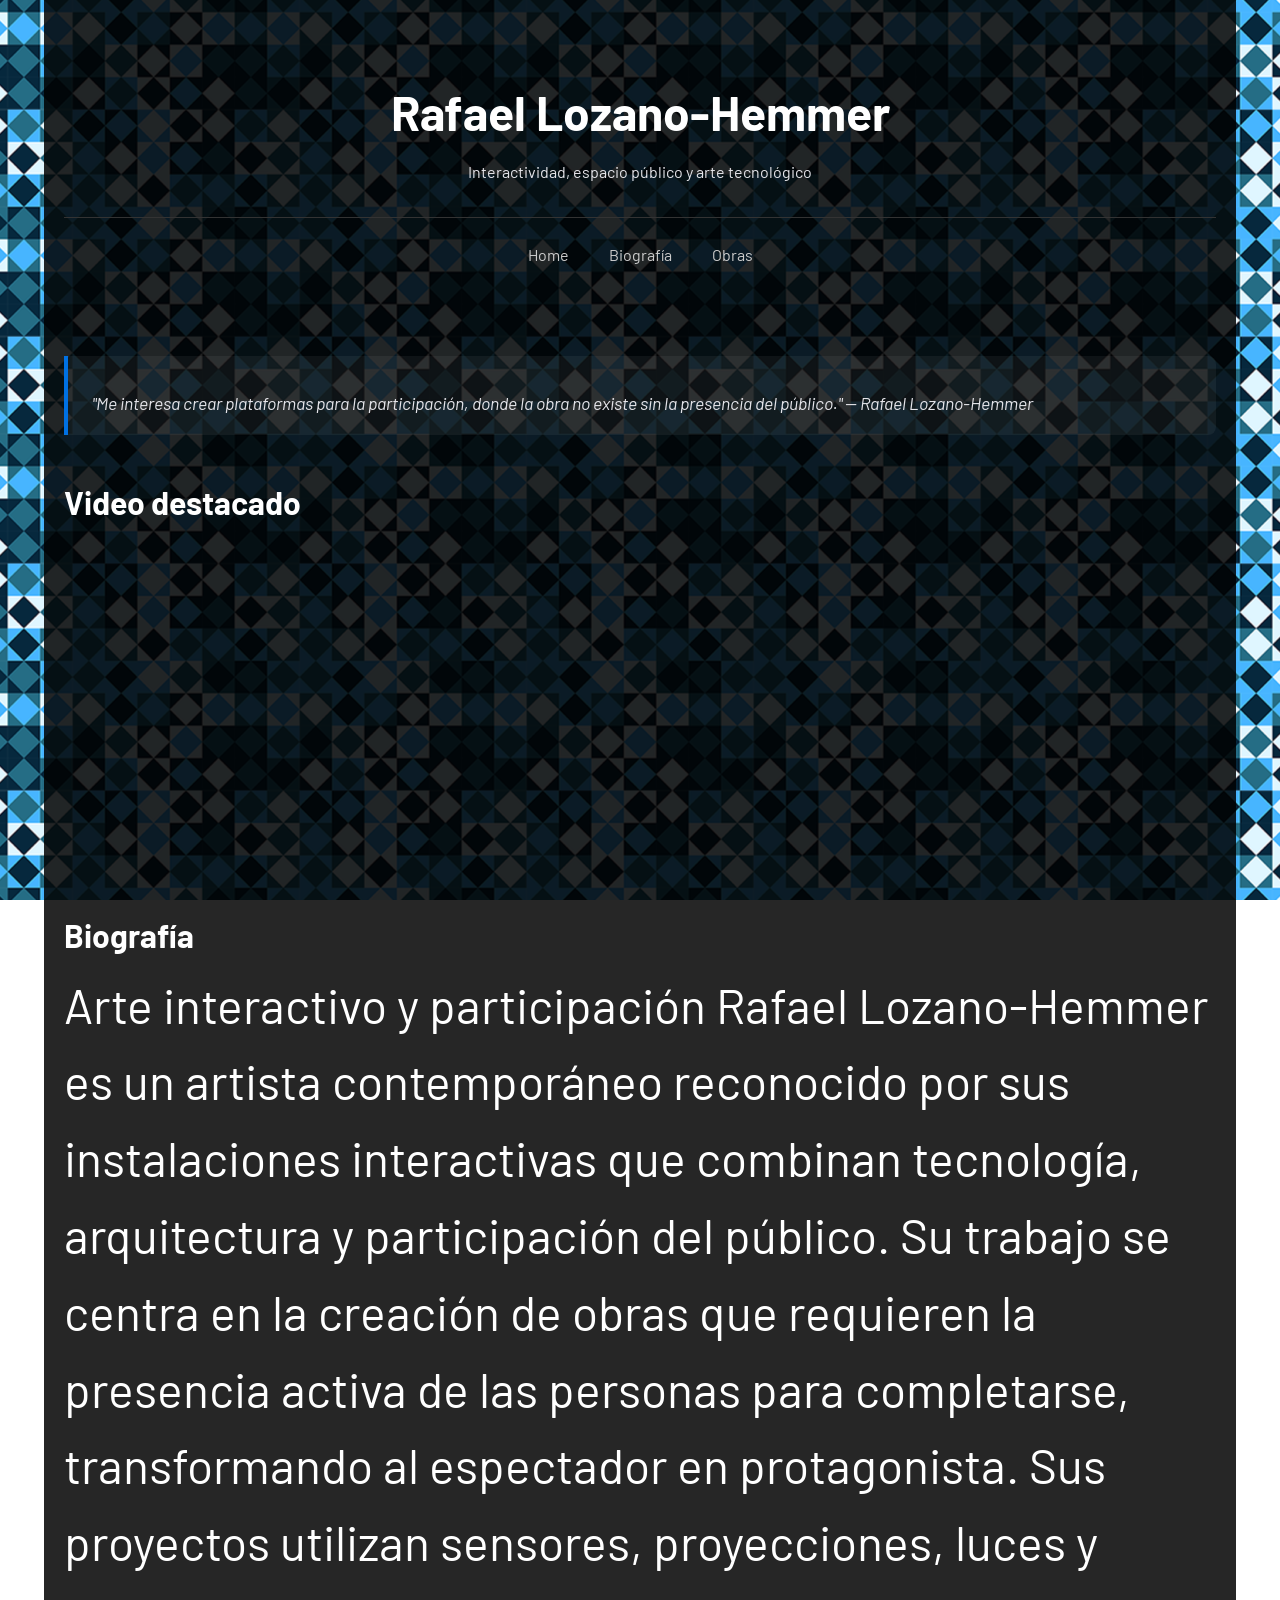
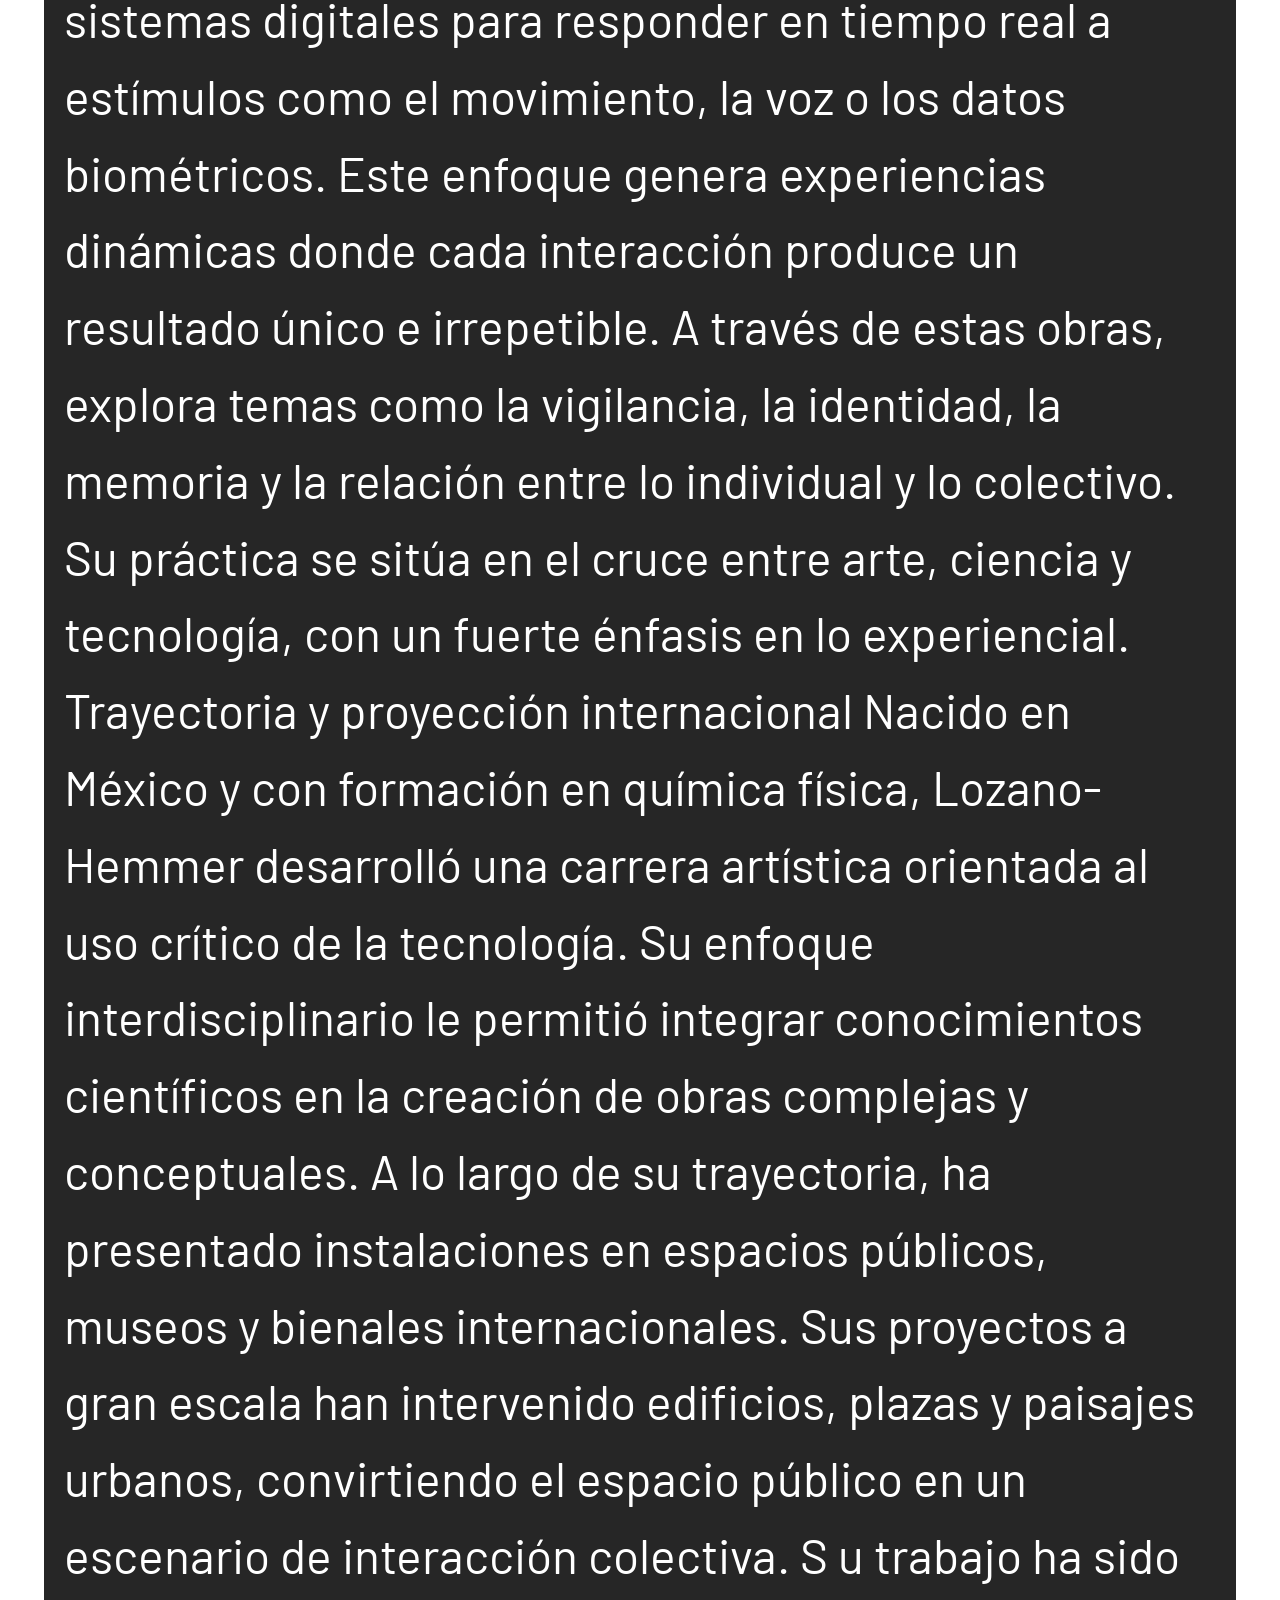
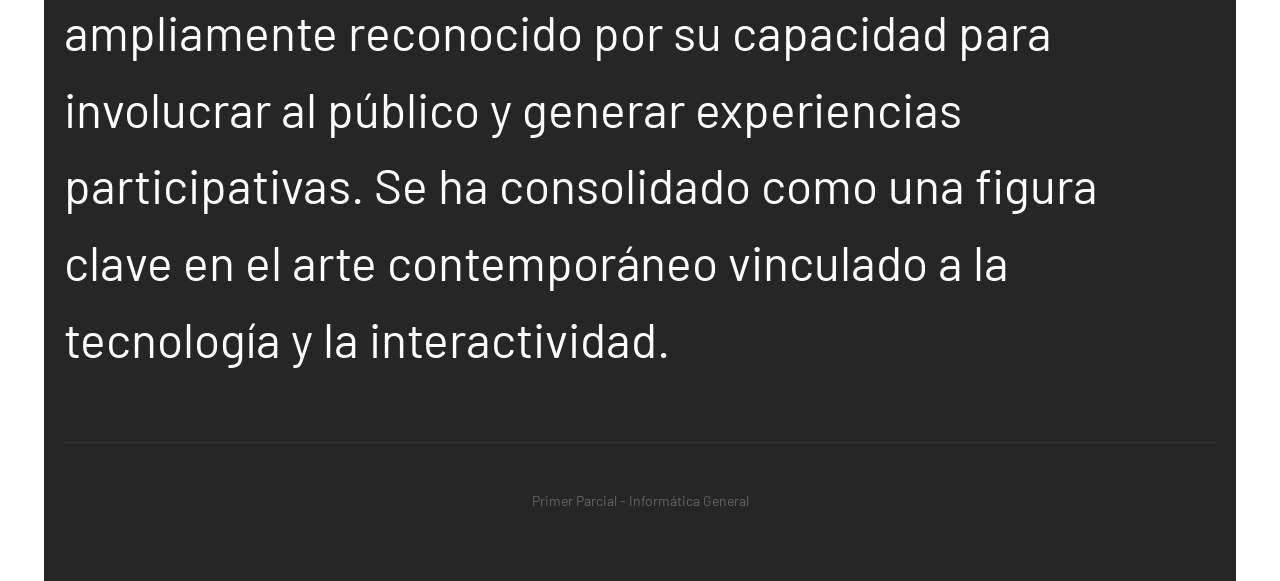
==== biografia.html @ cd369f62 "Primer Commit Construcción y linkeo de estilos y assets" ====
<!DOCTYPE html>
<html lang="es">
<head>
    <meta charset="UTF-8">
    <meta name="viewport" content="width=device-width, initial-scale=1.0">
    <title>Rafael Lozano-Hemmer - Portfolio</title>


    <link rel="preconnect" href="https://fonts.googleapis.com">
    <link rel="preconnect" href="https://fonts.gstatic.com" crossorigin>
    <link href="https://fonts.googleapis.com/css2?family=Barlow:wght@300;400;600;700&display=swap" rel="stylesheet">

    <link rel="stylesheet" href="css/styles.css">


</head>


<body>


    <div class="main-container">

        <header>
            <h1>Rafael Lozano-Hemmer</h1>
            <p>Interactividad, espacio público y arte tecnológico</p>
        </header>

        <nav class="nav-bar">
            <ul>
                <li><a href="index.html">Home</a></li>
                <li><a href="biografia.html">Biografía</a></li>
                <li><a href="obras.html">Obras</a></li>
            </ul>
        </nav>

        <main>

            <section class="intro">
                <article class="quote">
                    <p><em>"Me interesa crear plataformas para la participación, donde la obra no existe sin la presencia del público." — Rafael Lozano-Hemmer</em></p>
                </article>
            </section>

            <section class="video">
                <h2>Video destacado</h2>
                <iframe width="100%" height="315" src="https://www.youtube.com/embed/jTzojcaanDs?si=i90UUWXcgv1wDdWU" title="YouTube video player" frameborder="0" allow="accelerometer; autoplay; clipboard-write; encrypted-media; gyroscope; picture-in-picture; web-share" referrerpolicy="strict-origin-when-cross-origin" allowfullscreen></iframe>
            </section>

            <article>
                <h2>Biografía</h2>
                Arte interactivo y participación
                Rafael Lozano-Hemmer es un artista contemporáneo reconocido por sus instalaciones interactivas que combinan tecnología, arquitectura y participación del público. Su trabajo se centra en la creación de obras que requieren la presencia activa de las personas para completarse, transformando al espectador en protagonista.
                Sus proyectos utilizan sensores, proyecciones, luces y sistemas digitales para responder en tiempo real a estímulos como el movimiento, la voz o los datos biométricos. Este enfoque genera experiencias dinámicas donde cada interacción produce un resultado único e irrepetible.
                A través de estas obras, explora temas como la vigilancia, la identidad, la memoria y la relación entre lo individual y lo colectivo. Su práctica se sitúa en el cruce entre arte, ciencia y tecnología, con un fuerte énfasis en lo experiencial.
                Trayectoria y proyección internacional  
                Nacido en México y con formación en química física, Lozano-Hemmer desarrolló una carrera artística orientada al uso crítico de la tecnología. Su enfoque interdisciplinario le permitió integrar conocimientos científicos en la creación de obras complejas y conceptuales.
                A lo largo de su trayectoria, ha presentado instalaciones en espacios públicos, museos y bienales internacionales. Sus proyectos a gran escala han intervenido edificios, plazas y paisajes urbanos, convirtiendo el espacio público en un escenario de interacción colectiva.
S               u trabajo ha sido ampliamente reconocido por su capacidad para involucrar al público y generar experiencias participativas. Se ha consolidado como una figura clave en el arte contemporáneo vinculado a la tecnología y la interactividad.


            </article>

                        
            </article>

        </main>

        <footer>
            <p>Primer Parcial - Informática General</p>
        </footer>

    </div>

</body>
</html>
---- css/styles.css ----
/* === ESTILOS GLOBALES === */

body {
    font-family: "Barlow", sans-serif;
    font-size: 3rem;
    font-weight: 400;
    line-height: 1.6;
    color: #ffffff;
    margin: 0;
    background-image: url("../img/fondo.png");
    background-repeat:repeat;
    background-attachment: fixed;
    background-position: center;
}

.hero {
    width: 100%;    
    height: 100vh;
    aspect-ratio: 16 / 9;
    overflow: hidden;
    position: relative;
    object-fit: cover;
    display: flex;
    margin: 0;
    padding: 0;
    justify-content: center;
    
}

/* === CONTENEDOR PRINCIPAL === */
.main-container {
    max-width: 1600px;
    width: 90%;
    margin: 0 auto;
    padding: 1.25rem;
    background-color: rgba(0, 0, 0, 0.85);
}

/* === TIPOGRAFÍA === */
h1, h2, h3 {
    font-family: "Barlow", sans-serif;
    font-weight: 700;
    color: #ffffff;
    line-height: 1.2;
}

h1 {
    font-size: 3rem;
    margin-bottom: 1rem;
}

h2 {
    font-size: 2rem;
    margin-bottom: 0.75rem;
}

h3 {
    font-size: 1.5rem;
    margin-bottom: 0.5rem;
}

p {
    font-family: "Barlow", sans-serif;
    font-weight: 400;
    font-size: 1rem;
    color: #e5e5ea;
    line-height: 1.7;
    margin-bottom: 1rem;
}

/* === HEADER === */
header {
    padding: 2rem 0 1rem 0;
    text-align: center;
    border-bottom: 1px solid #333333;
}

/* === NAVEGACIÓN HORIZONTAL === */
nav ul {
    list-style: none;
    padding: 0;
    margin: 1rem 0;
    display: flex;
    justify-content: center;
    gap: 0.5rem;
}

nav ul li {
    margin: 0;
    padding: 0;
}

/* link */
nav ul li a:link {
    display: inline-block;
    padding: 0.5rem 1rem;
    border-radius: 0.5rem;
    font-size: 1rem;
    font-weight: 400;
    color: #cccccc;
    text-decoration: none;
    transition: color 0.3s ease, background-color 0.3s ease;
}

/* visited */
nav ul li a:visited {
    color: #999999;
}

/* hover */
nav ul li a:hover {
    color: #ffffff;
    background-color: #333333;
}

/* active */
nav ul li a:active {
    color: #ffffff;
    background-color: #555555;
}

/* === MAIN === */
main {
    padding: 2rem 0;
}

/* === SECCIONES === */
section {
    margin-bottom: 3rem;
}

article {
    margin-bottom: 2rem;
}

/* === CITA === */
.quote {
    border-left: 4px solid #0071e3;
    padding: 1rem 1.5rem;
    margin: 2rem 0;
    background-color: rgba(255, 255, 255, 0.05);
    border-radius: 0 0.5rem 0.5rem 0;
}

.quote p {
    font-style: italic;
    font-size: 1.1rem;
    color: #e5e5ea;
    margin-bottom: 0;
}

/* === IMÁGENES === */
img {
    max-width: 100%;
    height: auto;
    border-radius: 0.5rem;
    margin: 1rem 0;
}

/* === GALERÍA === */
.galeria-grid {
    display: grid;
    grid-template-columns: repeat(auto-fit, minmax(min(100%, 300px), 1fr));
    gap: 2px;
    margin-top: 2rem;
}


/* === VIDEO === */
.video-container {
    width: 100%;
    height: 0;
    padding-bottom: 56.25%;
    position: relative;
    margin: 2rem 0;
    border-radius: 0.5rem;
    overflow: hidden;
}

.video-container iframe {
    width: 100%;
    height: 100%;
    position: absolute;
    top: 0;
    left: 0;
    border: none;
}

/* === LISTAS === */
ul {
    list-style: square;
    padding-left: 1.5rem;
    margin-bottom: 1rem;
}

ul li {
    padding: 0.4rem 0;
    font-size: 1rem;
    color: #e5e5ea;
}

/* === FOOTER === */

footer {
    border-top: 1px solid #333333;
    padding: 2rem 0;
    text-align: center;
}

footer p {
    font-size: 0.875rem;
    color: #636366;
}

/* === ELEMENTOS DESTACADOS === */
strong {
    font-weight: 600;
    color: #ffffff;
}

em {
    font-style: italic;
}
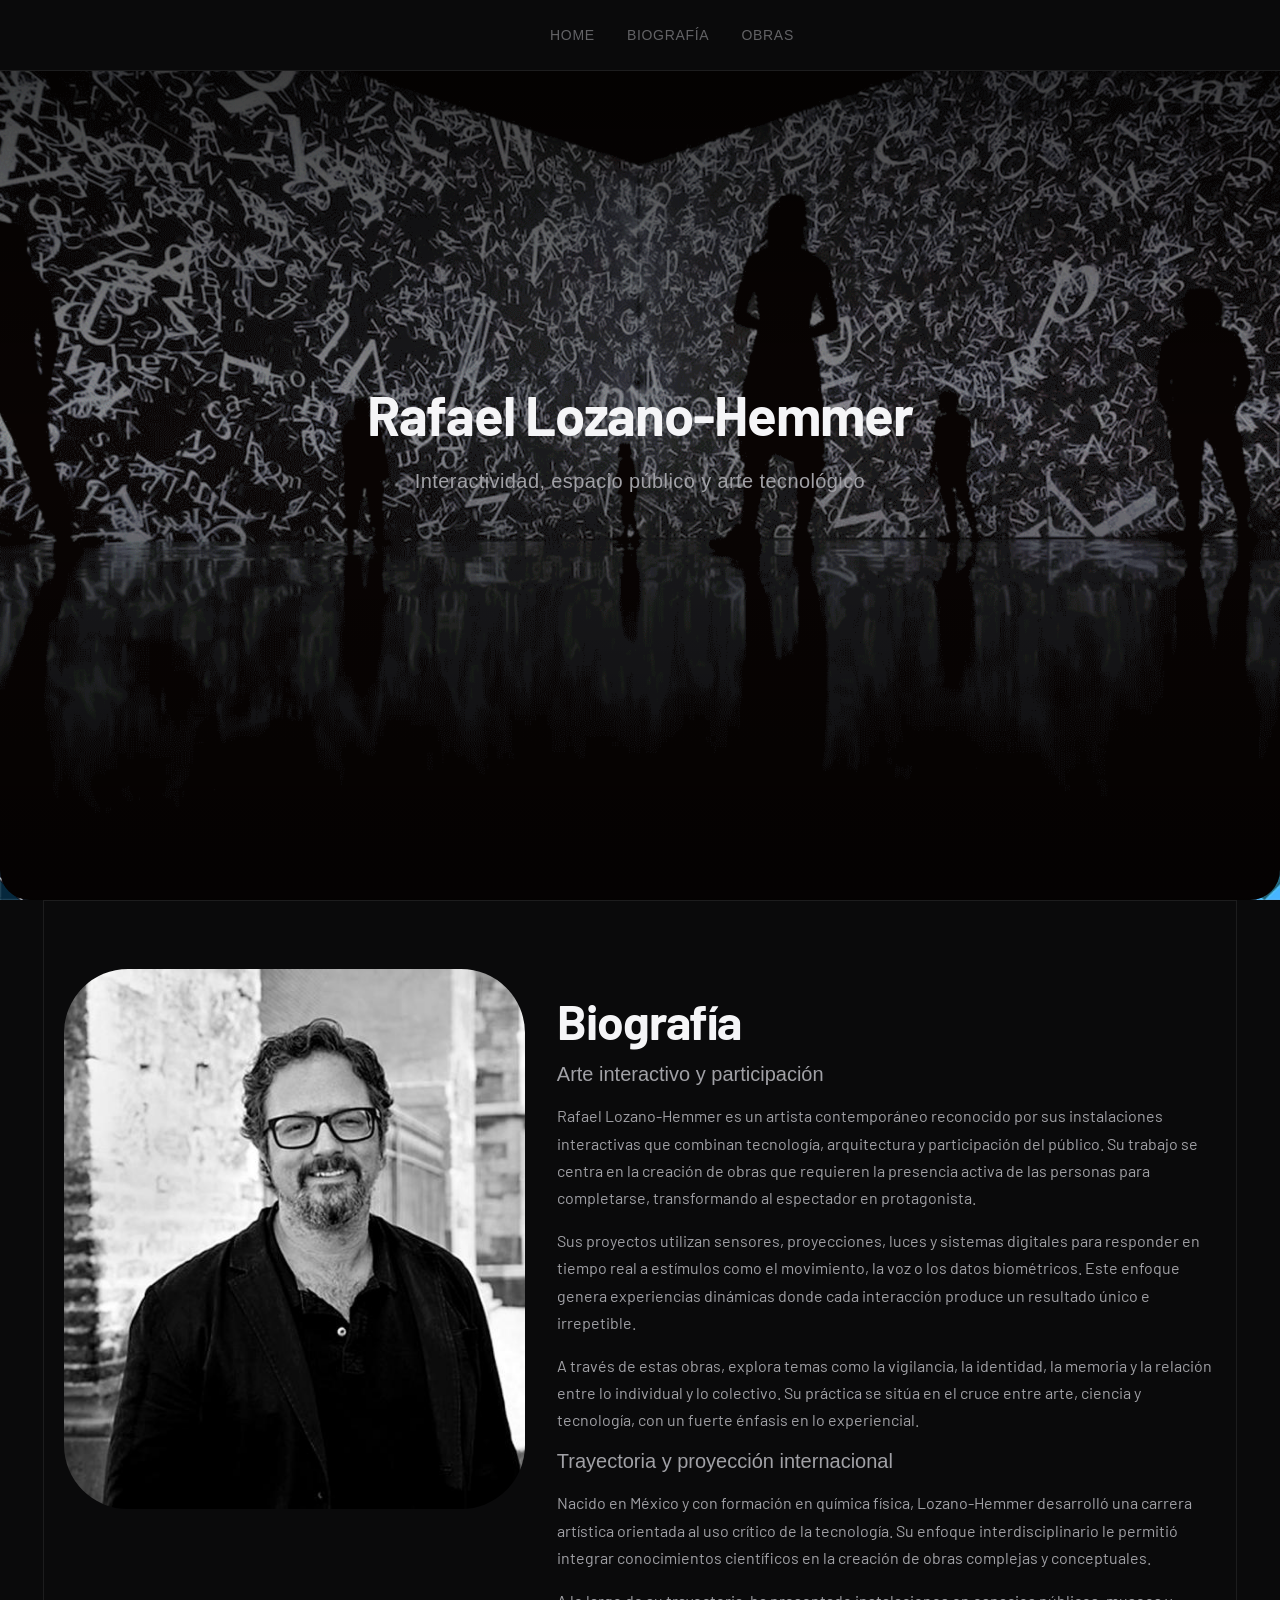
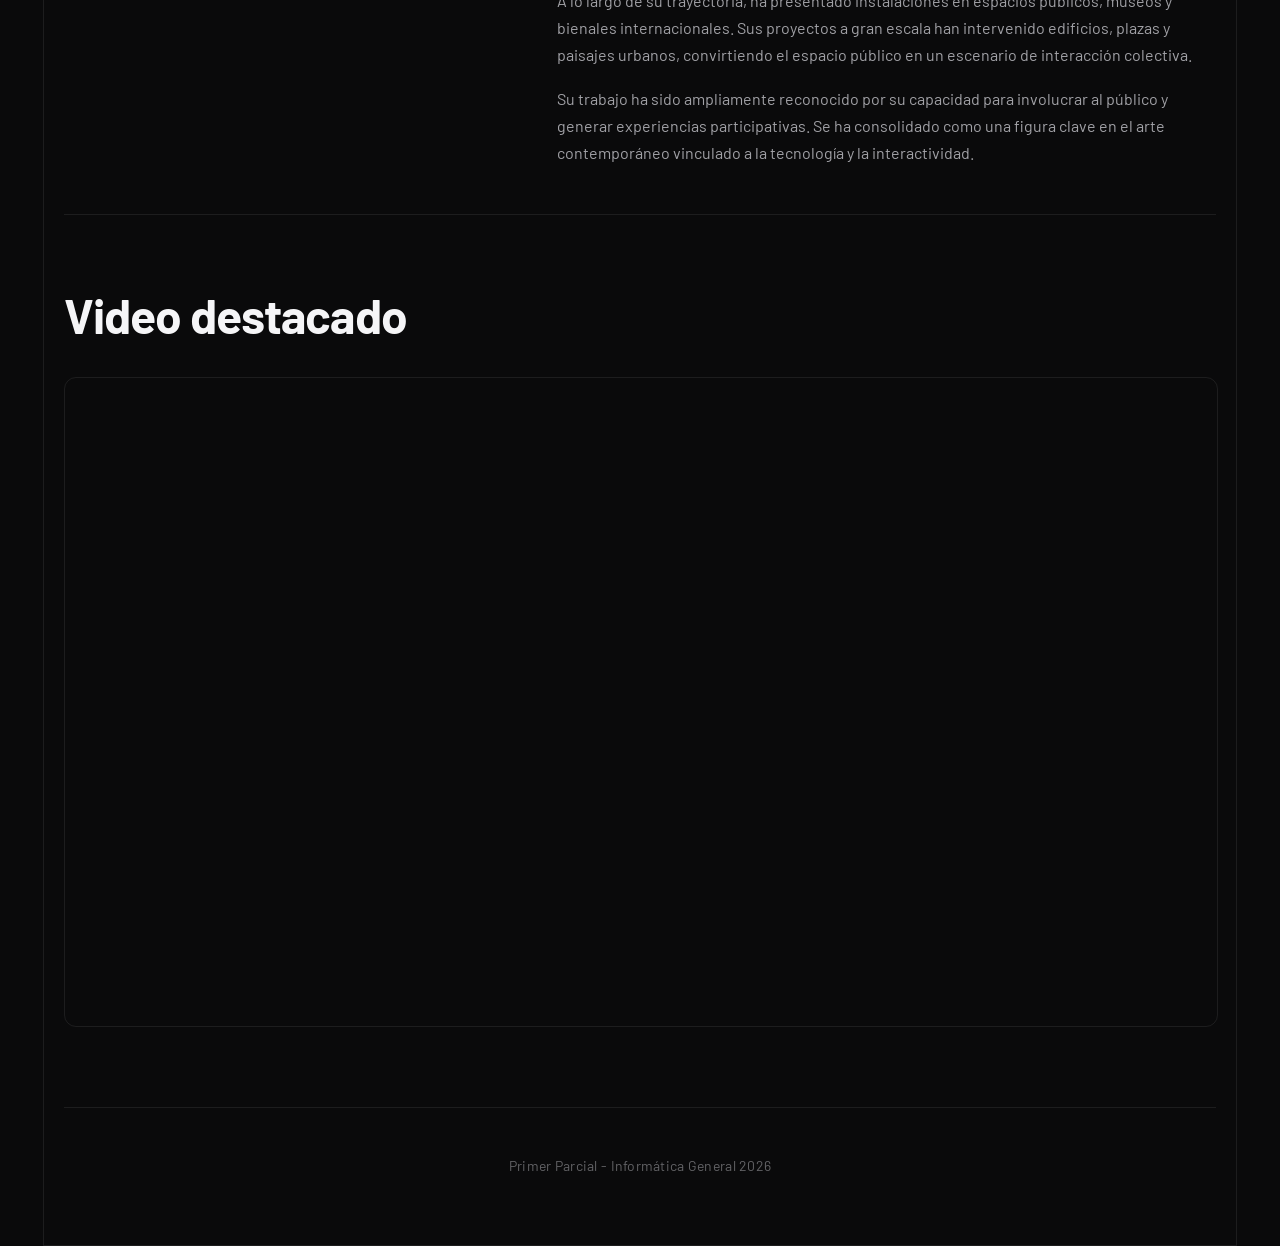
==== commit 61982ee9: "Commit Intermedio 2 Aqui corrijo imagenes y espaciados" ====
--- a/biografia.html
+++ b/biografia.html
@@ -18,60 +18,75 @@
 
 
 <body>
-
+   <header>
+    <div class="hero">
+        <img class="hero-image" src="img/mat.gif" alt="...">
+        <div class="hero-content">
+            <h1 class="hero-text">Rafael Lozano-Hemmer</h1>
+            <p class="hero-description">Interactividad, espacio público y arte tecnológico</p>
+        </div>
+    </div>
+    <nav>
+        <ul>
+            <li><a href="index.html">Home</a></li>
+            <li><a href="biografia.html">Biografía</a></li>
+            <li><a href="obras.html">Obras</a></li>
+        </ul>
+    </nav>
+</header>
 
     <div class="main-container">
 
-        <header>
-            <h1>Rafael Lozano-Hemmer</h1>
-            <p>Interactividad, espacio público y arte tecnológico</p>
-        </header>
+    <main>
+        <section>
+    <article>
+        <div id="bio">
+        <img src="img/ARTS017504.jpg" alt="Retrato de Rafael Lozano-Hemmer">
+        </div>
 
-        <nav class="nav-bar">
-            <ul>
-                <li><a href="index.html">Home</a></li>
-                <li><a href="biografia.html">Biografía</a></li>
-                <li><a href="obras.html">Obras</a></li>
-            </ul>
-        </nav>
+    <div id="bio_text">
 
-        <main>
+        <h2>Biografía</h2>
+        <h3>Arte interactivo y participación</h3>
 
-            <section class="intro">
-                <article class="quote">
-                    <p><em>"Me interesa crear plataformas para la participación, donde la obra no existe sin la presencia del público." — Rafael Lozano-Hemmer</em></p>
-                </article>
-            </section>
+        <p>Rafael Lozano-Hemmer es un artista contemporáneo reconocido por sus instalaciones interactivas que combinan tecnología, arquitectura y participación del público. Su trabajo se centra en la creación de obras que requieren la presencia activa de las personas para completarse, transformando al espectador en protagonista.</p>
 
-            <section class="video">
-                <h2>Video destacado</h2>
-                <iframe width="100%" height="315" src="https://www.youtube.com/embed/jTzojcaanDs?si=i90UUWXcgv1wDdWU" title="YouTube video player" frameborder="0" allow="accelerometer; autoplay; clipboard-write; encrypted-media; gyroscope; picture-in-picture; web-share" referrerpolicy="strict-origin-when-cross-origin" allowfullscreen></iframe>
-            </section>
+        <p>Sus proyectos utilizan sensores, proyecciones, luces y sistemas digitales para responder en tiempo real a estímulos como el movimiento, la voz o los datos biométricos. Este enfoque genera experiencias dinámicas donde cada interacción produce un resultado único e irrepetible.</p>
 
-            <article>
-                <h2>Biografía</h2>
-                Arte interactivo y participación
-                Rafael Lozano-Hemmer es un artista contemporáneo reconocido por sus instalaciones interactivas que combinan tecnología, arquitectura y participación del público. Su trabajo se centra en la creación de obras que requieren la presencia activa de las personas para completarse, transformando al espectador en protagonista.
-                Sus proyectos utilizan sensores, proyecciones, luces y sistemas digitales para responder en tiempo real a estímulos como el movimiento, la voz o los datos biométricos. Este enfoque genera experiencias dinámicas donde cada interacción produce un resultado único e irrepetible.
-                A través de estas obras, explora temas como la vigilancia, la identidad, la memoria y la relación entre lo individual y lo colectivo. Su práctica se sitúa en el cruce entre arte, ciencia y tecnología, con un fuerte énfasis en lo experiencial.
-                Trayectoria y proyección internacional  
-                Nacido en México y con formación en química física, Lozano-Hemmer desarrolló una carrera artística orientada al uso crítico de la tecnología. Su enfoque interdisciplinario le permitió integrar conocimientos científicos en la creación de obras complejas y conceptuales.
-                A lo largo de su trayectoria, ha presentado instalaciones en espacios públicos, museos y bienales internacionales. Sus proyectos a gran escala han intervenido edificios, plazas y paisajes urbanos, convirtiendo el espacio público en un escenario de interacción colectiva.
-S               u trabajo ha sido ampliamente reconocido por su capacidad para involucrar al público y generar experiencias participativas. Se ha consolidado como una figura clave en el arte contemporáneo vinculado a la tecnología y la interactividad.
+        <p>A través de estas obras, explora temas como la vigilancia, la identidad, la memoria y la relación entre lo individual y lo colectivo. Su práctica se sitúa en el cruce entre arte, ciencia y tecnología, con un fuerte énfasis en lo experiencial.</p>
 
+        <h3>Trayectoria y proyección internacional</h3>
 
-            </article>
+        <p>Nacido en México y con formación en química física, Lozano-Hemmer desarrolló una carrera artística orientada al uso crítico de la tecnología. Su enfoque interdisciplinario le permitió integrar conocimientos científicos en la creación de obras complejas y conceptuales.</p>
 
-                        
-            </article>
+        <p>A lo largo de su trayectoria, ha presentado instalaciones en espacios públicos, museos y bienales internacionales. Sus proyectos a gran escala han intervenido edificios, plazas y paisajes urbanos, convirtiendo el espacio público en un escenario de interacción colectiva.</p>
 
-        </main>
-
-        <footer>
-            <p>Primer Parcial - Informática General</p>
-        </footer>
+        <p>Su trabajo ha sido ampliamente reconocido por su capacidad para involucrar al público y generar experiencias participativas. Se ha consolidado como una figura clave en el arte contemporáneo vinculado a la tecnología y la interactividad.</p>
 
     </div>
 
+    
+
+</article>
+
+<section 
+    class="video">
+        <h2>Video destacado</h2>
+                <div class="video-container">
+                    <iframe src="https://www.youtube.com/embed/jTzojcaanDs?si=i90UUWXcgv1wDdWU" title="YouTube video player" allow="accelerometer; autoplay; clipboard-write; encrypted-media; gyroscope; picture-in-picture; web-share" referrerpolicy="strict-origin-when-cross-origin" allowfullscreen></iframe>
+               
+                </div>
+    </section>
+</section>
+
+ </main>
+
+<!-- Footer -->
+<footer>
+    <p>Primer Parcial - Informática General 2026</p>
+</footer>
+
+
+
 </body>
 </html>
--- a/css/styles.css
+++ b/css/styles.css
@@ -1,33 +1,246 @@
-
-
-/* === ESTILOS GLOBALES === */
-
+/* === VARIABLES === */
+:root {
+    --color-bg: #0a0a0b;
+    --color-surface: rgba(0, 0, 0, 0.85);
+    --color-border: rgba(255, 255, 255, 0.08);
+    --color-text-primary: #f5f5f7;
+    --color-text-secondary: #a1a1a6;
+    --color-text-muted: #636366;
+    --color-accent: #2200ff;
+    --color-accent-glow: rgba(0, 113, 227, 0.15);
+    --font-principal: "Barlow", sans-serif;
+
+  
+}
+
+
+
+
+/* === BODY === */
 body {
-    font-family: "Barlow", sans-serif;
-    font-size: 3rem;
+    font-family: var(--font-principal);
+    font-size: 1rem;
     font-weight: 400;
     line-height: 1.6;
+    color: var(--color-text-primary);
+    margin: 0;
+    overflow-x: hidden;
+    background-color: var(--color-bg);
+    background-image: url("../img/fondo.png");
+    background-repeat: repeat;
+    background-size: 18.75rem;
+    background-attachment: fixed;
+    -webkit-font-smoothing: antialiased;
+}
+
+article {
+    display: flex;
+    gap: 2rem;
+    align-items: flex-start;
+    margin-bottom: 3rem;
+}
+
+#bio {
+    flex: 0 0 40%;
+}
+
+#bio img {
+    width: 100%;
+    height: 60vh;
+    border-radius: 4rem;
+    object-fit: cover;
+    object-position: left center; /* esto es lo que movés */
+
+}
+
+
+#bio_text {
+    flex: 1;
+}
+
+#bio_text h3 {
+    font-size: 1.25rem;
+    color: var(--color-text-secondary);
+    font-weight: 500;
+    margin: auto;
+    padding: auto;
+}
+
+
+
+#bio_text h3:first-of-type {
+    margin-top: 0.5rem;
+}
+
+.intro h3 { 
+    text-align: center;
+    font-size: 4rem;
+    font-weight: 900;
+    padding: 2rem;
+    margin: 3rem;
     color: #ffffff;
-    margin: 0;
-    background-image: url("../img/fondo.png");
-    background-repeat:repeat;
-    background-attachment: fixed;
-    background-position: center;
-}
-
-.hero {
-    width: 100%;    
-    height: 100vh;
-    aspect-ratio: 16 / 9;
+}
+
+.intro p {
+text-align: center;
+    font-size: 1.5rem;
+    font-weight: 200;
+    padding: 2rem;
+    margin: 3rem;
+    color: #ffffff8c;
+
+}
+
+
+
+/* === SELECCIÓN DE TEXTO === */
+::selection {
+    background: var(--color-accent);
+    color: #ffffff;
+}
+
+/* === HEADER === */
+header {
+    position: relative;
+    width: 100%;
     overflow: hidden;
-    position: relative;
-    object-fit: cover;
+}
+
+/* === NAVEGACIÓN === */
+nav {
     display: flex;
+    justify-content: center;
+    align-items: center;
+    width: 100%;
+    padding: 1rem 2rem;
+    position: fixed ;
+    top: 0;
+    z-index: 100;
+    background: rgb(10, 10, 11);
+    border-bottom: 1px solid var(--color-border);
+}
+
+nav ul {
+    list-style: none;
+    display: flex;
+    align-items: center;
+    gap: 2rem;
     margin: 0;
     padding: 0;
+}
+
+nav ul li {
+    margin: 0;
+    padding: 0;
+}
+
+/* link */
+nav ul li a:link {
+    display: inline-block;
+    padding: 0.5rem 0;
+    font-size: 0.875rem;
+    font-weight: 500;
+    color: var(--color-text-muted);
+    text-decoration: none;
+    letter-spacing: 0.05em;
+    text-transform: uppercase;
+    position: relative;
+    transition: color var(--transition-fast);
+}
+
+/* línea animada debajo del link */
+nav ul li a::after {
+    content: '';
+    position: absolute;
+    bottom: 0;
+    left: 0;
+    width: 0;
+    height: 1px;
+    background: var(--color-accent);
+    transition: width var(--transition-smooth);
+}
+
+/* visited */
+nav ul li a:visited {
+    color: var(--color-text-muted);
+}
+
+/* hover */
+nav ul li a:hover {
+    color: var(--color-text-primary);
+}
+
+nav ul li a:hover::after {
+    width: 100%;
+}
+
+/* active */
+nav ul li a:active {
+    color: var(--color-accent);
+}
+
+
+/* === HERO === */
+.hero {
+    position: relative;
+    width: 100%;
+    height: 100vh;
+    display: flex;
+    align-items: center;
     justify-content: center;
-    
-}
+    border-bottom-left-radius: 30px;
+    border-bottom-right-radius: 30px;
+    overflow: hidden;
+}
+
+.hero-image {
+    width: 100%;
+    height: 100%;
+    object-fit: cover;
+    position: absolute;
+    top: 0;
+    left: 0;
+    z-index: 0;
+    filter: brightness(0.6);
+}
+
+.hero::before {
+    content: "";
+    position: absolute;
+    top: 0;
+    left: 0;
+    width: 100%;
+    height: 100%;
+    background: linear-gradient(to bottom, rgba(0, 0, 0, 0.7), transparent 50%, rgba(0, 0, 0, 0.5));
+    z-index: 1;
+    pointer-events: none;
+}
+
+.hero-content {
+    position: relative;
+    z-index: 2;
+    text-align: center;
+    padding: 1rem;
+}
+
+.hero-text {
+    font-size: 3.4rem;
+    font-weight: 700;
+    padding: 0;
+    margin: 0 0 1rem 0;
+    color: var(--color-text-primary);
+    letter-spacing: -0.02em;
+    line-height: 1.05;
+}
+
+.hero-description {
+    font-size: 1.25rem;
+    font-weight: 300;
+    color: var(--color-text-secondary);
+    letter-spacing: 0.02em;
+}
+
+
 
 /* === CONTENEDOR PRINCIPAL === */
 .main-container {
@@ -35,90 +248,43 @@
     width: 90%;
     margin: 0 auto;
     padding: 1.25rem;
-    background-color: rgba(0, 0, 0, 0.85);
+    background: rgb(10, 10, 11);
+    border: 1px solid var(--color-border);
 }
 
 /* === TIPOGRAFÍA === */
 h1, h2, h3 {
-    font-family: "Barlow", sans-serif;
+    font-family: var(--font-principal);
     font-weight: 700;
-    color: #ffffff;
+    color: var(--color-text-primary);
     line-height: 1.2;
 }
 
 h1 {
     font-size: 3rem;
-    margin-bottom: 1rem;
+    margin-bottom: 2rem;
 }
 
 h2 {
-    font-size: 2rem;
+    font-size: 3rem;
     margin-bottom: 0.75rem;
+    letter-spacing: -0.02em;
 }
 
 h3 {
     font-size: 1.5rem;
     margin-bottom: 0.5rem;
+    font-weight: 400;
+    position: relative;
 }
 
 p {
-    font-family: "Barlow", sans-serif;
+    font-family: var(--font-principal);
     font-weight: 400;
     font-size: 1rem;
-    color: #e5e5ea;
+    color: var(--color-text-secondary);
     line-height: 1.7;
     margin-bottom: 1rem;
-}
-
-/* === HEADER === */
-header {
-    padding: 2rem 0 1rem 0;
-    text-align: center;
-    border-bottom: 1px solid #333333;
-}
-
-/* === NAVEGACIÓN HORIZONTAL === */
-nav ul {
-    list-style: none;
-    padding: 0;
-    margin: 1rem 0;
-    display: flex;
-    justify-content: center;
-    gap: 0.5rem;
-}
-
-nav ul li {
-    margin: 0;
-    padding: 0;
-}
-
-/* link */
-nav ul li a:link {
-    display: inline-block;
-    padding: 0.5rem 1rem;
-    border-radius: 0.5rem;
-    font-size: 1rem;
-    font-weight: 400;
-    color: #cccccc;
-    text-decoration: none;
-    transition: color 0.3s ease, background-color 0.3s ease;
-}
-
-/* visited */
-nav ul li a:visited {
-    color: #999999;
-}
-
-/* hover */
-nav ul li a:hover {
-    color: #ffffff;
-    background-color: #333333;
-}
-
-/* active */
-nav ul li a:active {
-    color: #ffffff;
-    background-color: #555555;
 }
 
 /* === MAIN === */
@@ -129,27 +295,19 @@
 /* === SECCIONES === */
 section {
     margin-bottom: 3rem;
+    padding-top: 2rem;
+    border-top: 1px solid var(--color-border);
+}
+
+section:first-child {
+    border-top: none;
+    padding-top: 0;
 }
 
 article {
     margin-bottom: 2rem;
 }
 
-/* === CITA === */
-.quote {
-    border-left: 4px solid #0071e3;
-    padding: 1rem 1.5rem;
-    margin: 2rem 0;
-    background-color: rgba(255, 255, 255, 0.05);
-    border-radius: 0 0.5rem 0.5rem 0;
-}
-
-.quote p {
-    font-style: italic;
-    font-size: 1.1rem;
-    color: #e5e5ea;
-    margin-bottom: 0;
-}
 
 /* === IMÁGENES === */
 img {
@@ -159,12 +317,87 @@
     margin: 1rem 0;
 }
 
-/* === GALERÍA === */
-.galeria-grid {
-    display: grid;
-    grid-template-columns: repeat(auto-fit, minmax(min(100%, 300px), 1fr));
-    gap: 2px;
+
+/* === GALERÍA SCROLL HORIZONTAL === */
+.galeria-scroll {
+    
+    display: flex;
+    gap: 1rem;
+    overflow-x: auto;
+    scroll-snap-type: x mandatory;
+    scroll-bar:none;
+    scroll-behavior: smooth;
+    padding: 1rem 0;
+    -webkit-overflow-scrolling: touch;
+
+}
+
+.galeria-scroll::-webkit-scrollbar {
+    display: none;
+
+}
+
+/* Ocultar scrollbar pero mantener funcionalidad */
+.galeria-scroll::-webkit-scrollbar {
+    height: 4px;
+}
+
+.galeria-scroll::-webkit-scrollbar-track {
+    background: transparent;
+}
+
+.galeria-scroll::-webkit-scrollbar-thumb {
+    background: var(--color-text-muted);
+    border-radius: 2px;
+}
+
+.galeria-scroll img {
+    flex: 0 0 80%;
+    height: 40rem;
+    object-fit: cover;
+    border-radius: 0.75rem;
+    scroll-snap-align: center;
+    margin: 0;
+    filter: brightness(0.85);
+    transition: filter var(--transition-smooth), transform var(--transition-smooth);
+}
+
+.galeria-scroll img:hover {
+    filter: brightness(1);
+    transform: scale(1.02);
+}
+
+/* === BOTÓN VER MÁS === */
+.btn-ver-mas {
+    display: inline-block;
     margin-top: 2rem;
+    padding: 0.75rem 2rem;
+    font-family: var(--font-principal);
+    font-size: 0.875rem;
+    font-weight: 500;
+    letter-spacing: 0.05em;
+    text-transform: uppercase;
+    text-decoration: none;
+    color: var(--color-text-primary);
+    border: 1px solid var(--color-border);
+    border-radius: 2rem;
+    background: transparent;
+    transition: 
+        background var(--transition-fast),
+        color var(--transition-fast),
+        border-color var(--transition-fast),
+        transform var(--transition-fast);
+}
+
+.btn-ver-mas:hover {
+    background: var(--color-text-primary);
+    color: var(--color-bg);
+    border-color: var(--color-text-primary);
+    transform: translateY(-2px);
+}
+
+.btn-ver-mas:active {
+    transform: translateY(0);
 }
 
 
@@ -175,8 +408,9 @@
     padding-bottom: 56.25%;
     position: relative;
     margin: 2rem 0;
-    border-radius: 0.5rem;
+    border-radius: 0.75rem;
     overflow: hidden;
+    border: 1px solid var(--color-border);
 }
 
 .video-container iframe {
@@ -188,38 +422,57 @@
     border: none;
 }
 
-/* === LISTAS === */
-ul {
-    list-style: square;
+/* === LISTAS (solo en contenido) === */
+main ul {
+    list-style: none;
     padding-left: 1.5rem;
     margin-bottom: 1rem;
 }
 
-ul li {
-    padding: 0.4rem 0;
+main ul li {
+    padding: 0.5rem 0;
     font-size: 1rem;
-    color: #e5e5ea;
+    color: var(--color-text-secondary);
+    position: relative;
+    padding-left: 1.5rem;
+}
+
+main ul li::before {
+    content: '';
+    position: absolute;
+    left: 0;
+    top: 50%;
+    transform: translateY(-50%);
+    width: 0.5rem;
+    height: 1px;
+    background: var(--color-accent);
 }
 
 /* === FOOTER === */
-
 footer {
-    border-top: 1px solid #333333;
+    border-top: 1px solid var(--color-border);
     padding: 2rem 0;
     text-align: center;
 }
 
 footer p {
     font-size: 0.875rem;
-    color: #636366;
+    color: var(--color-text-muted);
+    letter-spacing: 0.02em;
 }
 
 /* === ELEMENTOS DESTACADOS === */
 strong {
     font-weight: 600;
-    color: #ffffff;
+    color: var(--color-text-primary);
 }
 
 em {
     font-style: italic;
 }
+
+:focus-visible {
+    outline: 2px solid var(--color-accent);
+    outline-offset: 0.25rem;
+    border-radius: 0.25rem;
+}
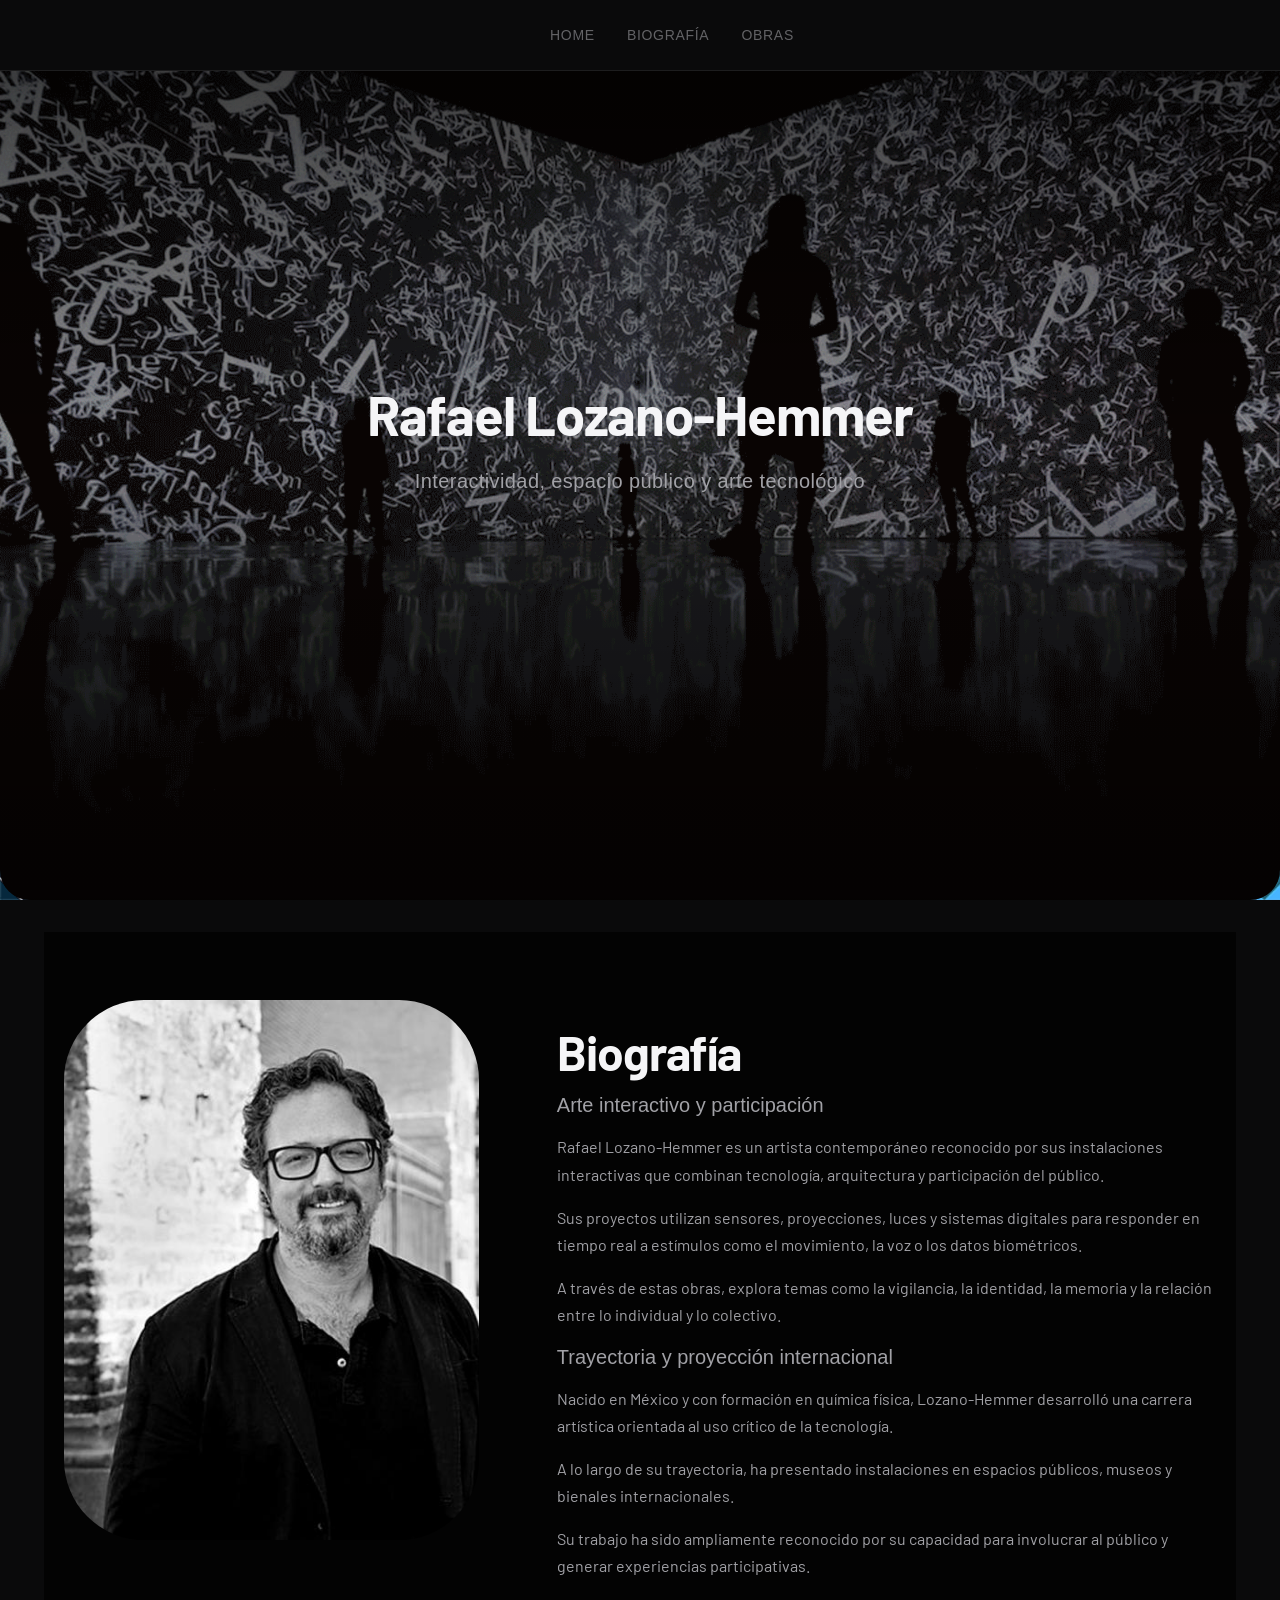
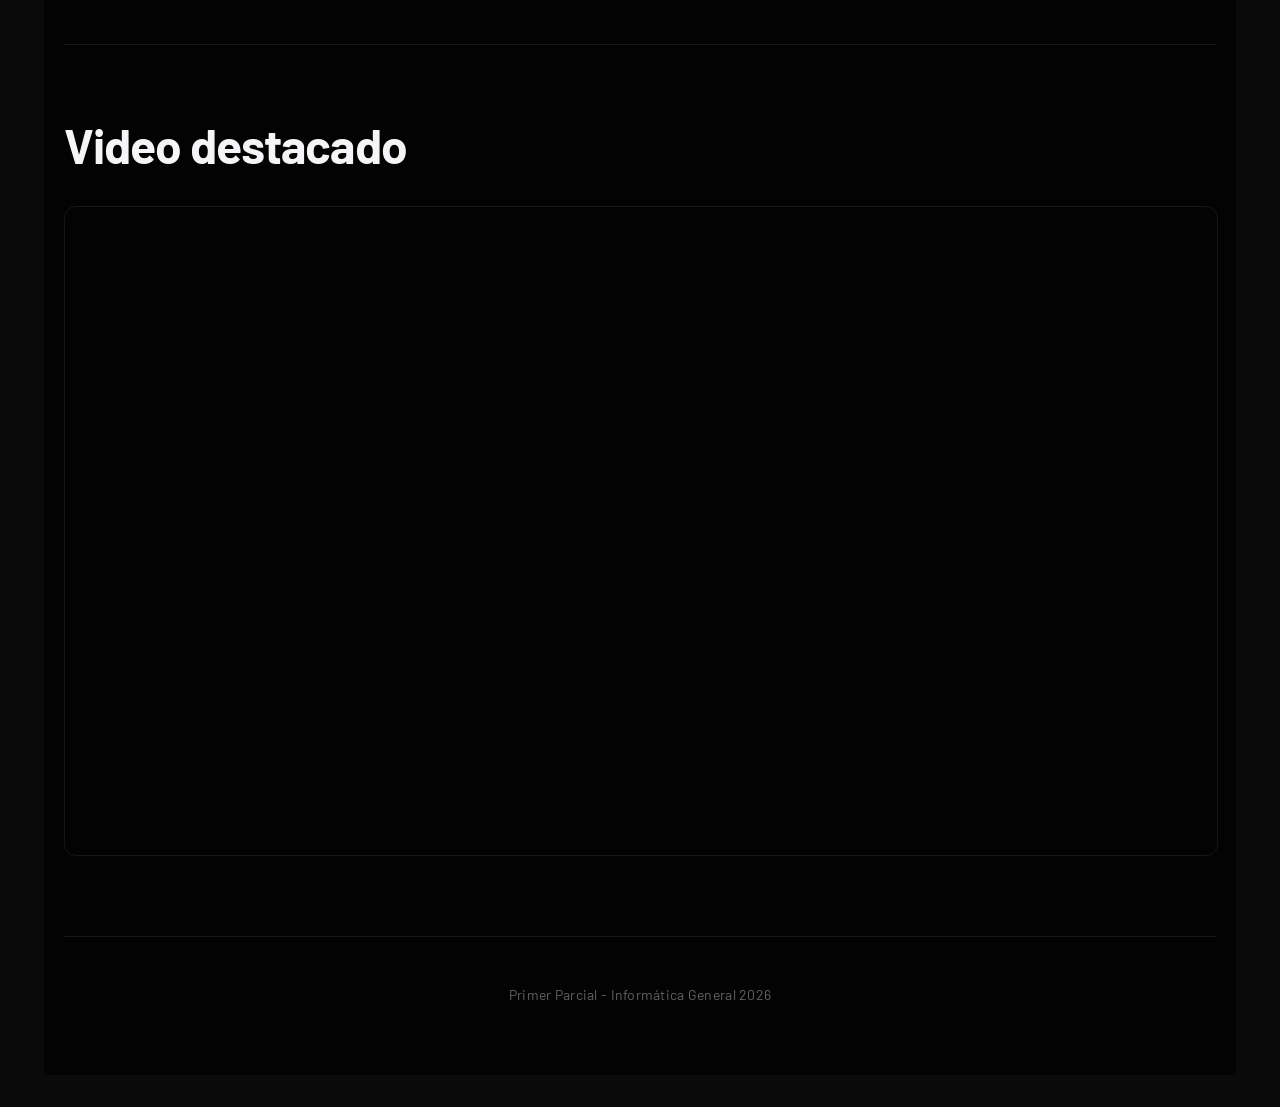
==== commit 9db8f659: "Commit intermedio 3 Fixes y testing." ====
--- a/biografia.html
+++ b/biografia.html
@@ -39,33 +39,30 @@
 
     <main>
         <section>
-    <article>
-        <div id="bio">
+    <article class="bio-layout">
+
+    <div id="bio">
         <img src="img/ARTS017504.jpg" alt="Retrato de Rafael Lozano-Hemmer">
-        </div>
+    </div>
 
     <div id="bio_text">
-
         <h2>Biografía</h2>
         <h3>Arte interactivo y participación</h3>
 
-        <p>Rafael Lozano-Hemmer es un artista contemporáneo reconocido por sus instalaciones interactivas que combinan tecnología, arquitectura y participación del público. Su trabajo se centra en la creación de obras que requieren la presencia activa de las personas para completarse, transformando al espectador en protagonista.</p>
+        <p>Rafael Lozano-Hemmer es un artista contemporáneo reconocido por sus instalaciones interactivas que combinan tecnología, arquitectura y participación del público.</p>
 
-        <p>Sus proyectos utilizan sensores, proyecciones, luces y sistemas digitales para responder en tiempo real a estímulos como el movimiento, la voz o los datos biométricos. Este enfoque genera experiencias dinámicas donde cada interacción produce un resultado único e irrepetible.</p>
+        <p>Sus proyectos utilizan sensores, proyecciones, luces y sistemas digitales para responder en tiempo real a estímulos como el movimiento, la voz o los datos biométricos.</p>
 
-        <p>A través de estas obras, explora temas como la vigilancia, la identidad, la memoria y la relación entre lo individual y lo colectivo. Su práctica se sitúa en el cruce entre arte, ciencia y tecnología, con un fuerte énfasis en lo experiencial.</p>
+        <p>A través de estas obras, explora temas como la vigilancia, la identidad, la memoria y la relación entre lo individual y lo colectivo.</p>
 
         <h3>Trayectoria y proyección internacional</h3>
 
-        <p>Nacido en México y con formación en química física, Lozano-Hemmer desarrolló una carrera artística orientada al uso crítico de la tecnología. Su enfoque interdisciplinario le permitió integrar conocimientos científicos en la creación de obras complejas y conceptuales.</p>
+        <p>Nacido en México y con formación en química física, Lozano-Hemmer desarrolló una carrera artística orientada al uso crítico de la tecnología.</p>
 
-        <p>A lo largo de su trayectoria, ha presentado instalaciones en espacios públicos, museos y bienales internacionales. Sus proyectos a gran escala han intervenido edificios, plazas y paisajes urbanos, convirtiendo el espacio público en un escenario de interacción colectiva.</p>
+        <p>A lo largo de su trayectoria, ha presentado instalaciones en espacios públicos, museos y bienales internacionales.</p>
 
-        <p>Su trabajo ha sido ampliamente reconocido por su capacidad para involucrar al público y generar experiencias participativas. Se ha consolidado como una figura clave en el arte contemporáneo vinculado a la tecnología y la interactividad.</p>
-
+        <p>Su trabajo ha sido ampliamente reconocido por su capacidad para involucrar al público y generar experiencias participativas.</p>
     </div>
-
-    
 
 </article>
 
--- a/css/styles.css
+++ b/css/styles.css
@@ -6,15 +6,10 @@
     --color-text-primary: #f5f5f7;
     --color-text-secondary: #a1a1a6;
     --color-text-muted: #636366;
-    --color-accent: #2200ff;
+    --color-accent: #ffffff;
     --color-accent-glow: rgba(0, 113, 227, 0.15);
     --font-principal: "Barlow", sans-serif;
-
-  
-}
-
-
-
+}
 
 /* === BODY === */
 body {
@@ -33,66 +28,6 @@
     -webkit-font-smoothing: antialiased;
 }
 
-article {
-    display: flex;
-    gap: 2rem;
-    align-items: flex-start;
-    margin-bottom: 3rem;
-}
-
-#bio {
-    flex: 0 0 40%;
-}
-
-#bio img {
-    width: 100%;
-    height: 60vh;
-    border-radius: 4rem;
-    object-fit: cover;
-    object-position: left center; /* esto es lo que movés */
-
-}
-
-
-#bio_text {
-    flex: 1;
-}
-
-#bio_text h3 {
-    font-size: 1.25rem;
-    color: var(--color-text-secondary);
-    font-weight: 500;
-    margin: auto;
-    padding: auto;
-}
-
-
-
-#bio_text h3:first-of-type {
-    margin-top: 0.5rem;
-}
-
-.intro h3 { 
-    text-align: center;
-    font-size: 4rem;
-    font-weight: 900;
-    padding: 2rem;
-    margin: 3rem;
-    color: #ffffff;
-}
-
-.intro p {
-text-align: center;
-    font-size: 1.5rem;
-    font-weight: 200;
-    padding: 2rem;
-    margin: 3rem;
-    color: #ffffff8c;
-
-}
-
-
-
 /* === SELECCIÓN DE TEXTO === */
 ::selection {
     background: var(--color-accent);
@@ -113,7 +48,7 @@
     align-items: center;
     width: 100%;
     padding: 1rem 2rem;
-    position: fixed ;
+    position: fixed;
     top: 0;
     z-index: 100;
     background: rgb(10, 10, 11);
@@ -179,7 +114,6 @@
     color: var(--color-accent);
 }
 
-
 /* === HERO === */
 .hero {
     position: relative;
@@ -240,16 +174,14 @@
     letter-spacing: 0.02em;
 }
 
-
-
 /* === CONTENEDOR PRINCIPAL === */
 .main-container {
     max-width: 1600px;
     width: 90%;
-    margin: 0 auto;
+    margin: 2rem auto;
     padding: 1.25rem;
-    background: rgb(10, 10, 11);
-    border: 1px solid var(--color-border);
+    background: rgb(3, 3, 3);
+
 }
 
 /* === TIPOGRAFÍA === */
@@ -304,10 +236,149 @@
     padding-top: 0;
 }
 
-article {
-    margin-bottom: 2rem;
-}
-
+/* === INTRO === */
+.intro h3 {
+    text-align: center;
+    font-size: 4rem;
+    font-weight: 900;
+    padding: 2rem;
+    margin: 3rem;
+    color: #ffffff;
+}
+
+.intro p {
+    text-align: center;
+    font-size: 1.5rem;
+    font-weight: 200;
+    padding: 2rem;
+    margin: 3rem;
+    color: #ffffff8c;
+}
+
+/* === CARDS GRID === */
+.cards-grid {
+    display: grid;
+    grid-template-columns: repeat(auto-fit, minmax(min(100%, 18rem), 1fr));
+    gap: 1.5rem;
+    margin-top: 2rem;
+}
+
+/* === CARD === */
+.card {
+    display: block;
+    padding: 2rem;
+    border: 1px solid var(--color-border);
+    border-radius: 1rem;
+    background: var(--color-bg);
+    position: relative;
+    overflow: hidden;
+    transition:
+        border-color 0.3s ease,
+        transform 0.4s cubic-bezier(0.16, 1, 0.3, 1),
+        box-shadow 0.4s cubic-bezier(0.16, 1, 0.3, 1);
+}
+
+/* Línea de acento arriba */
+.card::before {
+    content: '';
+    position: absolute;
+    top: 0;
+    left: 0;
+    right: 0;
+    height: 2px;
+    background: linear-gradient(90deg, transparent, var(--color-accent), transparent);
+    opacity: 0;
+    transition: opacity 0.3s ease;
+}
+
+/* Hover */
+.card:hover {
+    border-color: rgb(255, 255, 255);
+    transform: translateY(-0.5rem);
+    box-shadow:
+        0 1.25rem 3rem rgb(255, 255, 255),
+}
+
+.card:hover::before {
+    opacity: 1;
+}
+
+/* Número de la card */
+.card-numero {
+    font-size: 2.5rem;
+    font-weight: 700;
+    color: var(--color-accent);
+    opacity: 0.3;
+    margin-bottom: 1rem;
+    display: block;
+}
+
+/* Título de la card */
+.card h3 {
+    font-size: 1.1rem;
+    font-weight: 600;
+    color: var(--color-text-primary);
+    margin-bottom: 0.75rem;
+    transition: color 0.3s ease;    
+}
+
+.card:hover h3 {
+    color: var(--color-accent);
+}
+
+/* Texto de la card */
+.card p {
+    font-size: 0.9rem;
+    color: var(--color-text-secondary);
+    line-height: 1.7;
+    margin-bottom: 0.75rem;
+}
+
+.card p:last-child {
+    margin-bottom: 0;
+}
+
+.card:hover p {
+    color: var(--color-text-primary);
+}
+
+/* === BIOGRAFÍA === */
+/* === BIOGRAFÍA === */
+.bio-layout {
+    display: flex;
+    gap: 2rem;
+    align-items: flex-start;
+    margin-bottom: 3rem;
+}
+
+#bio {
+    flex: 0 0 40%;
+}
+
+#bio img {
+    width: 90%;
+    height: 60vh;
+    border-radius: 5rem;
+    left: 3rem;
+    object-fit: cover;
+    object-position: left center;
+}
+
+#bio_text {
+    flex: 1;
+    padding: auto;
+}
+
+#bio_text h3 {
+    font-size: 1.25rem;
+    color: var(--color-text-secondary);
+    font-weight: 500;
+    margin: 1rem 0;
+}
+
+#bio_text h3:first-of-type {
+    margin-top: 0.5rem;
+}
 
 /* === IMÁGENES === */
 img {
@@ -317,38 +388,20 @@
     margin: 1rem 0;
 }
 
-
 /* === GALERÍA SCROLL HORIZONTAL === */
 .galeria-scroll {
-    
     display: flex;
     gap: 1rem;
     overflow-x: auto;
     scroll-snap-type: x mandatory;
-    scroll-bar:none;
+    scrollbar-width: none;
     scroll-behavior: smooth;
     padding: 1rem 0;
     -webkit-overflow-scrolling: touch;
-
 }
 
 .galeria-scroll::-webkit-scrollbar {
     display: none;
-
-}
-
-/* Ocultar scrollbar pero mantener funcionalidad */
-.galeria-scroll::-webkit-scrollbar {
-    height: 4px;
-}
-
-.galeria-scroll::-webkit-scrollbar-track {
-    background: transparent;
-}
-
-.galeria-scroll::-webkit-scrollbar-thumb {
-    background: var(--color-text-muted);
-    border-radius: 2px;
 }
 
 .galeria-scroll img {
@@ -382,7 +435,7 @@
     border: 1px solid var(--color-border);
     border-radius: 2rem;
     background: transparent;
-    transition: 
+    transition:
         background var(--transition-fast),
         color var(--transition-fast),
         border-color var(--transition-fast),
@@ -399,7 +452,6 @@
 .btn-ver-mas:active {
     transform: translateY(0);
 }
-
 
 /* === VIDEO === */
 .video-container {
@@ -461,6 +513,25 @@
     letter-spacing: 0.02em;
 }
 
+footer a:link {
+    color: var(--color-accent);
+    text-decoration: none;
+    transition: color var(--transition-fast);
+}
+
+footer a:visited {
+    color: var(--color-accent);
+}
+
+footer a:hover {
+    color: var(--color-text-primary);
+    text-decoration: underline;
+}
+
+footer a:active {
+    color: var(--color-text-primary);
+}
+
 /* === ELEMENTOS DESTACADOS === */
 strong {
     font-weight: 600;
@@ -471,6 +542,7 @@
     font-style: italic;
 }
 
+/* === FOCUS ACCESIBILIDAD === */
 :focus-visible {
     outline: 2px solid var(--color-accent);
     outline-offset: 0.25rem;
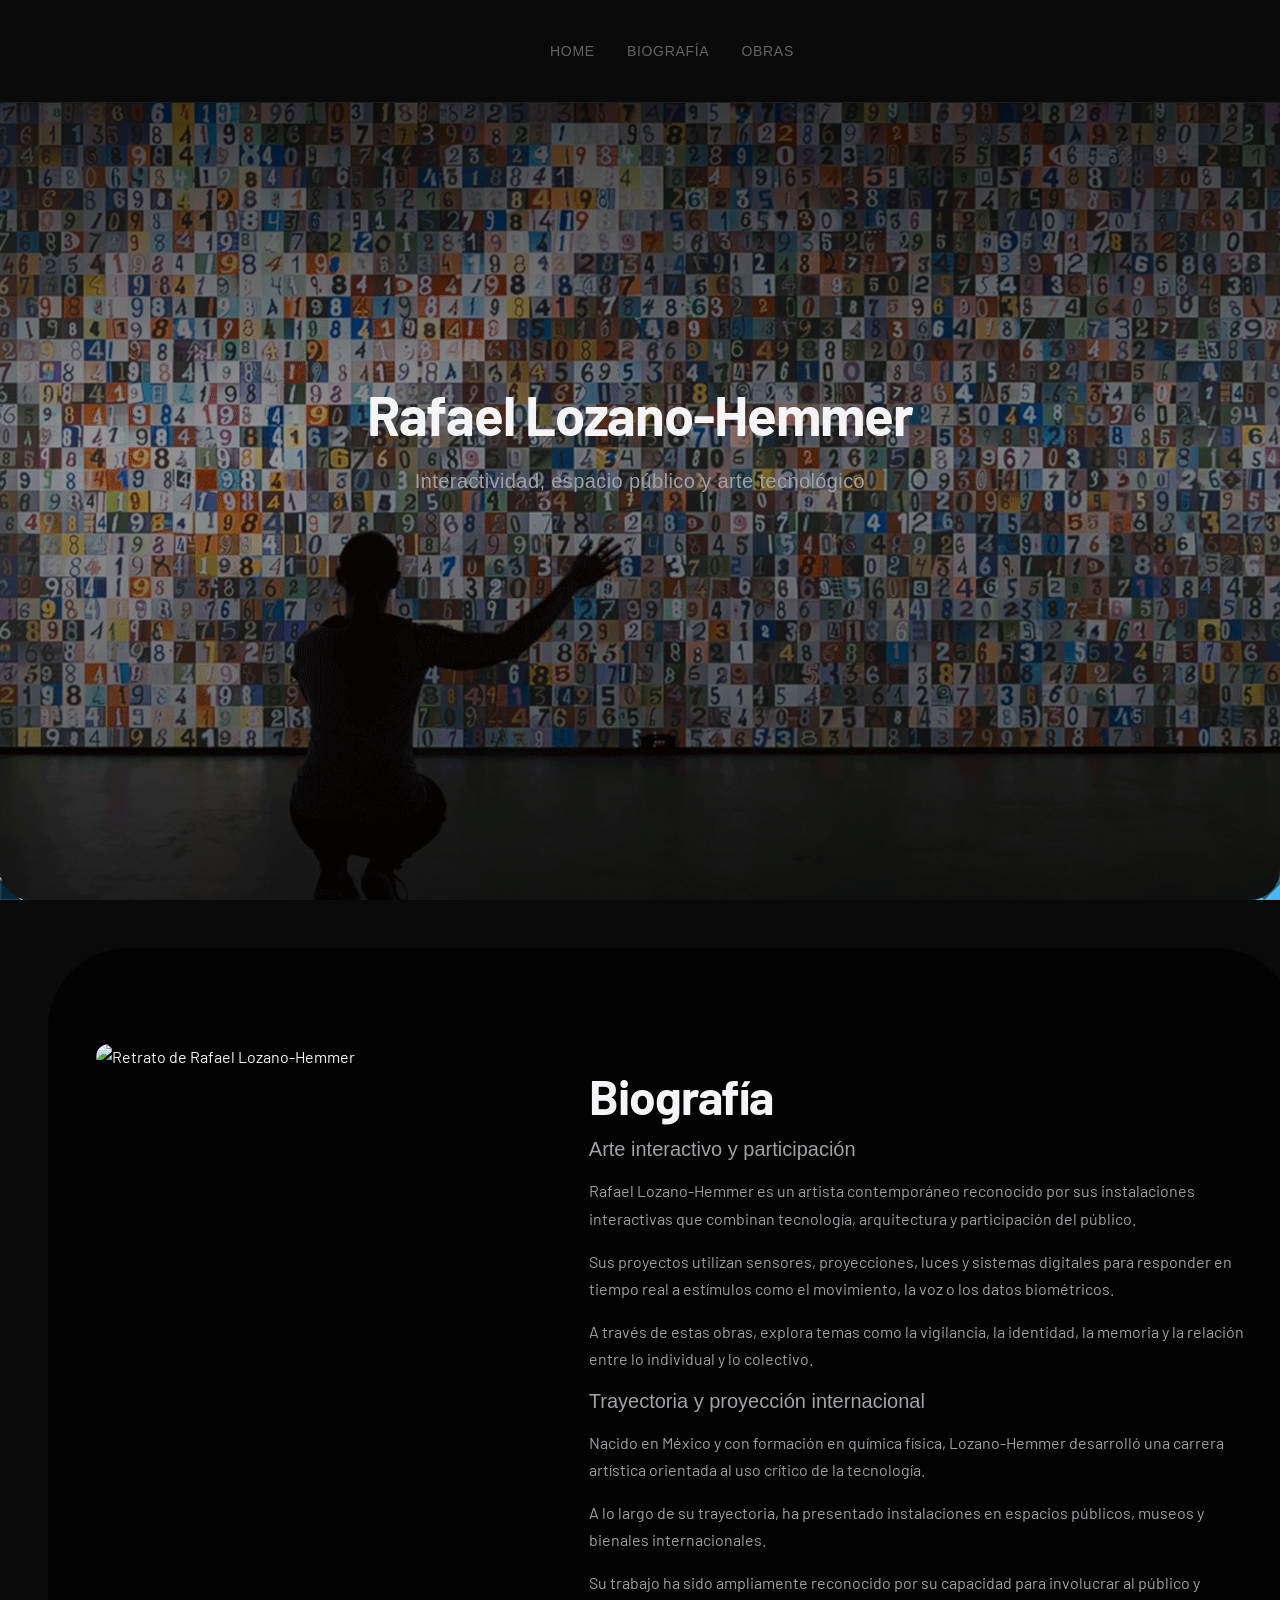
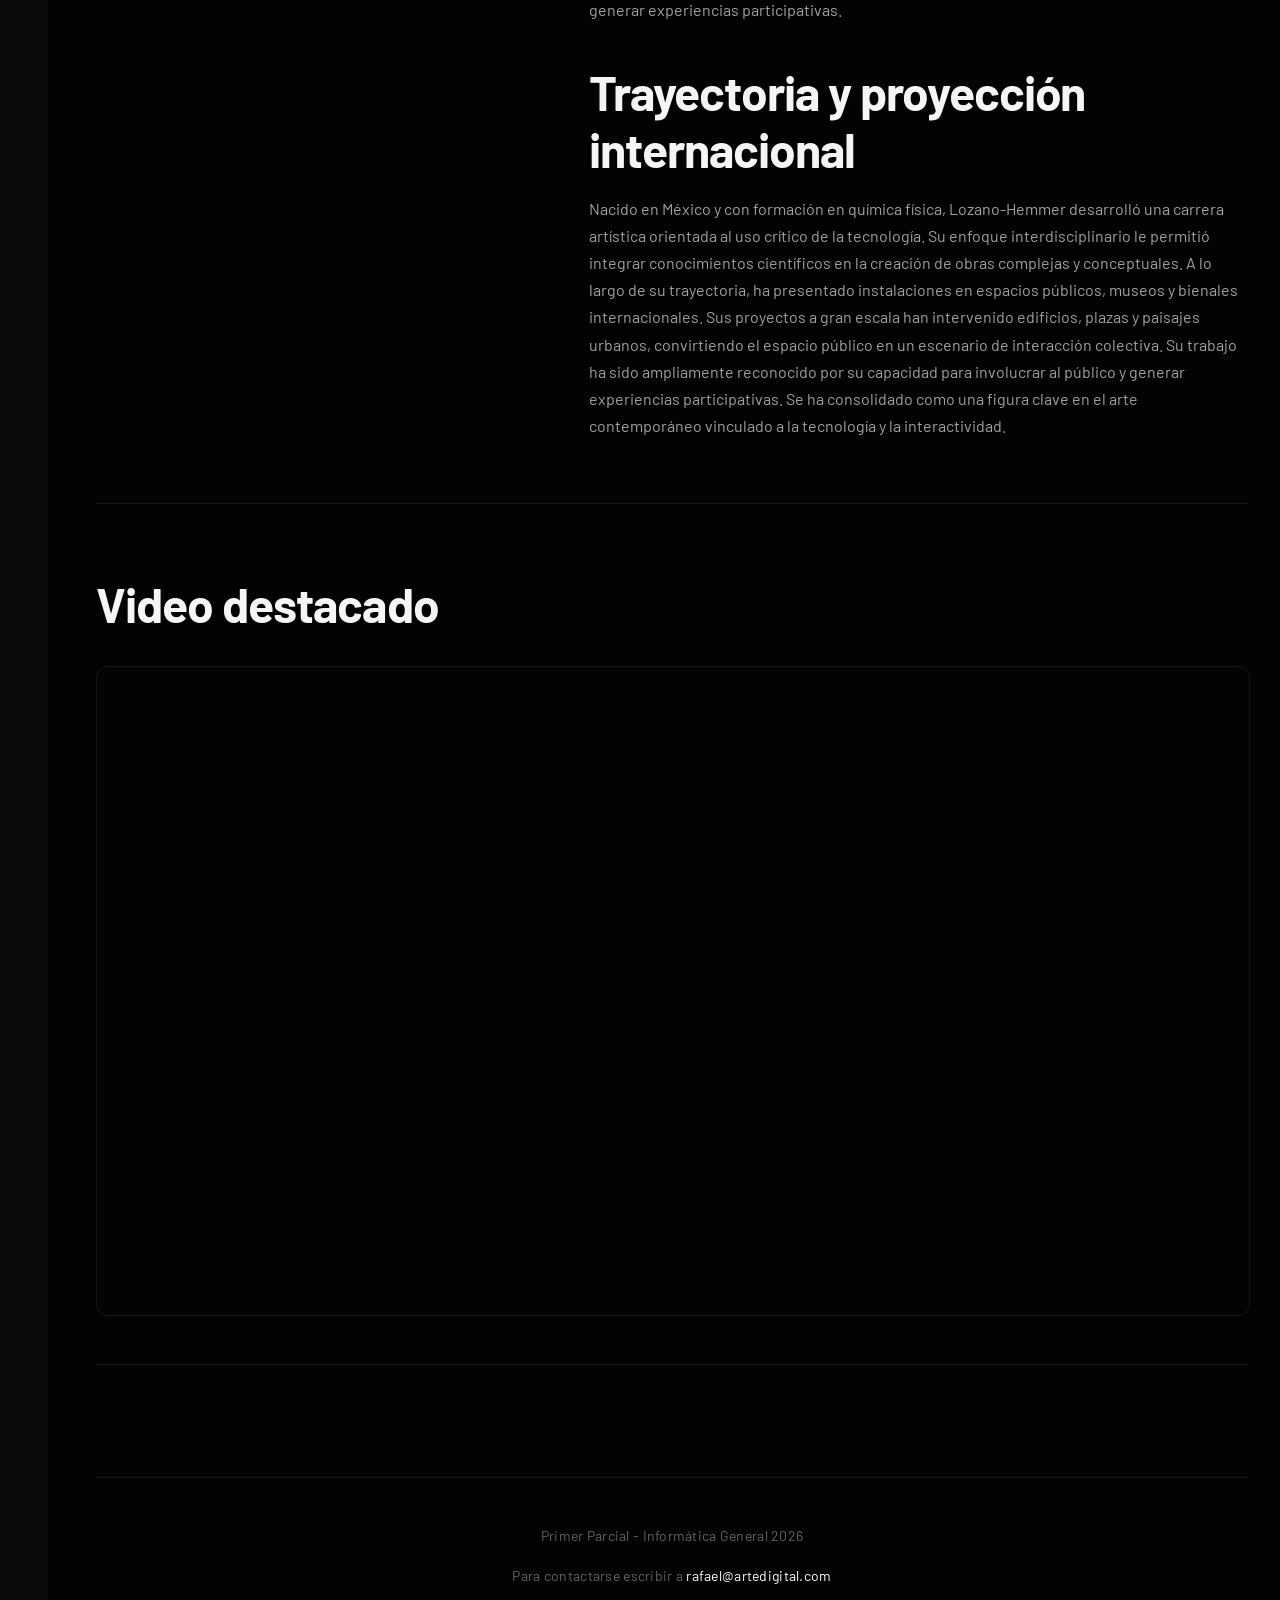
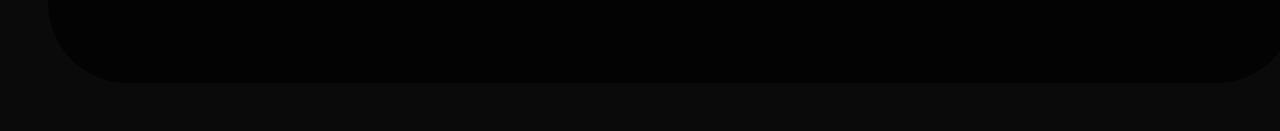
==== commit a2ad9d2b: "Commit Intermedio 4 Arreglo de errores y testeo de ajustes visuales y performance." ====
--- a/biografia.html
+++ b/biografia.html
@@ -42,7 +42,7 @@
     <article class="bio-layout">
 
     <div id="bio">
-        <img src="img/ARTS017504.jpg" alt="Retrato de Rafael Lozano-Hemmer">
+        <img src="img/lozano-hemmer-1.png" alt="Retrato de Rafael Lozano-Hemmer">
     </div>
 
     <div id="bio_text">
@@ -62,9 +62,22 @@
         <p>A lo largo de su trayectoria, ha presentado instalaciones en espacios públicos, museos y bienales internacionales.</p>
 
         <p>Su trabajo ha sido ampliamente reconocido por su capacidad para involucrar al público y generar experiencias participativas.</p>
+
+        <h2>Trayectoria y proyección internacional
+        </h2>
+
+        <p> Nacido en México y con formación en química física, Lozano-Hemmer desarrolló una carrera artística orientada al uso crítico de la tecnología. Su enfoque interdisciplinario le permitió integrar conocimientos científicos en la creación de obras complejas y conceptuales.
+
+        A lo largo de su trayectoria, ha presentado instalaciones en espacios públicos, museos y bienales internacionales. Sus proyectos a gran escala han intervenido edificios, plazas y paisajes urbanos, convirtiendo el espacio público en un escenario de interacción colectiva.
+
+        Su trabajo ha sido ampliamente reconocido por su capacidad para involucrar al público y generar experiencias participativas. Se ha consolidado como una figura clave en el arte contemporáneo vinculado a la tecnología y la interactividad.
+        </p>
+
     </div>
 
 </article>
+
+
 
 <section 
     class="video">
@@ -75,13 +88,18 @@
                 </div>
     </section>
 </section>
+<section> 
+
+
+</section>
 
  </main>
 
-<!-- Footer -->
-<footer>
-    <p>Primer Parcial - Informática General 2026</p>
-</footer>
+
+        <footer>
+            <p>Primer Parcial - Informática General 2026</p>
+            <p>Para contactarse escribir a <a href="mailto:rafael@artedigital.com">rafael@artedigital.com</a></p>
+        </footer>
 
 
 
--- a/css/styles.css
+++ b/css/styles.css
@@ -1,4 +1,4 @@
-/* === VARIABLES === */
+/* === VARIABLES / DECLARACIÓN DE USO DE IA === */
 :root {
     --color-bg: #0a0a0b;
     --color-surface: rgba(0, 0, 0, 0.85);
@@ -47,7 +47,7 @@
     justify-content: center;
     align-items: center;
     width: 100%;
-    padding: 1rem 2rem;
+    padding: 2rem 2rem;
     position: fixed;
     top: 0;
     z-index: 100;
@@ -178,13 +178,14 @@
 .main-container {
     max-width: 1600px;
     width: 90%;
-    margin: 2rem auto;
-    padding: 1.25rem;
+    margin: 3rem;
+    padding: 3rem;
+    border-radius: 5rem;
     background: rgb(3, 3, 3);
 
 }
 
-/* === TIPOGRAFÍA === */
+/* === TIPOGRAFÍA / DECLARACIÓN USO DE IA PARA ORGANIZAR ESTILOS DE TEXTO === */
 h1, h2, h3 {
     font-family: var(--font-principal);
     font-weight: 700;
@@ -342,7 +343,7 @@
     color: var(--color-text-primary);
 }
 
-/* === BIOGRAFÍA === */
+
 /* === BIOGRAFÍA === */
 .bio-layout {
     display: flex;
@@ -356,12 +357,11 @@
 }
 
 #bio img {
-    width: 90%;
-    height: 60vh;
+    width: 100%;
+    height: 80vh;
     border-radius: 5rem;
-    left: 3rem;
     object-fit: cover;
-    object-position: left center;
+    object-position: right center;
 }
 
 #bio_text {
@@ -420,38 +420,8 @@
     transform: scale(1.02);
 }
 
-/* === BOTÓN VER MÁS === */
-.btn-ver-mas {
-    display: inline-block;
-    margin-top: 2rem;
-    padding: 0.75rem 2rem;
-    font-family: var(--font-principal);
-    font-size: 0.875rem;
-    font-weight: 500;
-    letter-spacing: 0.05em;
-    text-transform: uppercase;
-    text-decoration: none;
-    color: var(--color-text-primary);
-    border: 1px solid var(--color-border);
-    border-radius: 2rem;
-    background: transparent;
-    transition:
-        background var(--transition-fast),
-        color var(--transition-fast),
-        border-color var(--transition-fast),
-        transform var(--transition-fast);
-}
-
-.btn-ver-mas:hover {
-    background: var(--color-text-primary);
-    color: var(--color-bg);
-    border-color: var(--color-text-primary);
-    transform: translateY(-2px);
-}
-
-.btn-ver-mas:active {
-    transform: translateY(0);
-}
+
+
 
 /* === VIDEO === */
 .video-container {
